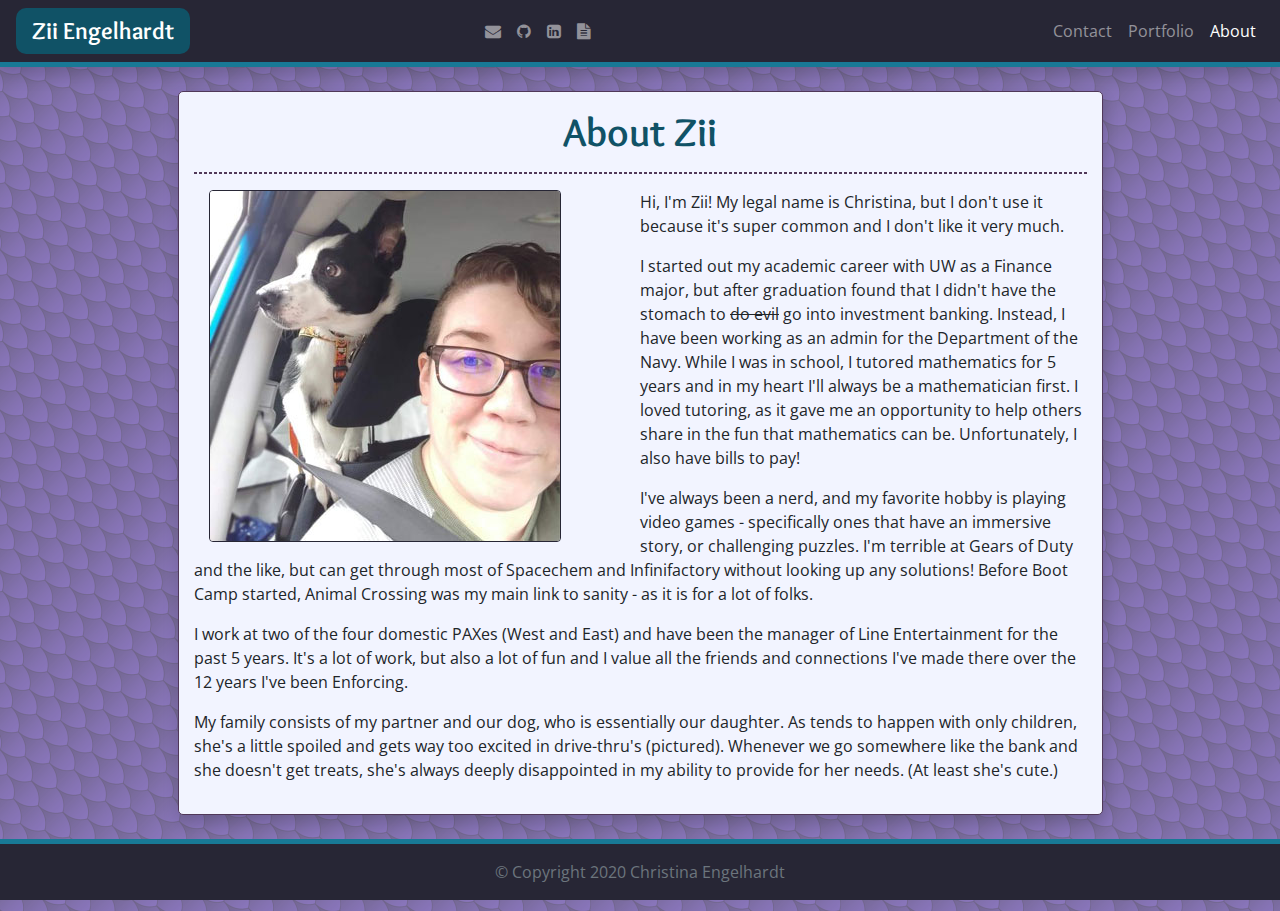
==== about.html @ edc88437 "updating new version" ====
<!DOCTYPE html>
<html lang="en">

<head>
    <meta charset="UTF-8">
    <meta name="viewport" content="width=device-width, initial-scale=1.0">
    <title>Zii Engelhardt - About</title>
    <!-- link fonts, Bootstrap -->
    <link href="https://stackpath.bootstrapcdn.com/font-awesome/4.7.0/css/font-awesome.min.css" rel="stylesheet">
    <link href="https://fonts.googleapis.com/css2?family=Open+Sans&family=Overlock:wght@700&display=swap"
        rel="stylesheet">
    <link rel="stylesheet" href="https://stackpath.bootstrapcdn.com/bootstrap/4.5.2/css/bootstrap.min.css"
        integrity="sha384-JcKb8q3iqJ61gNV9KGb8thSsNjpSL0n8PARn9HuZOnIxN0hoP+VmmDGMN5t9UJ0Z" crossorigin="anonymous">
    <!-- link personal stylesheet -->
    <link rel="stylesheet" href="./Assets/style.css">
</head>

<body class="d-flex flex-column h-100">
    <!-- Start nav bar -->
    <nav class="navbar navbar-expand-lg navbar-dark shadow">
        <!-- Name branding -->
        <a class="navbar-brand" href="index.html" style="color: white; font-weight: bold;">Zii Engelhardt</a>
        <!-- Establish hamburger for narrow screens -->
        <button class="navbar-toggler" type="button" data-toggle="collapse" data-target="#CollapsedNav"
            aria-controls="CollapsedNav" aria-expanded="false" aria-label="Toggle navigation">
            <span class="navbar-toggler-icon"></span>
        </button>
        <!-- Navigation here down collapses on narrower screens -->
        <div class="collapse ml-5 navbar-collapse" id="CollapsedNav">
            <ul class="navbar-nav mt-2 mt-lg-0 mx-auto">
                <li class="nav-item">
                    <a class="nav-link" target="_blank" href="mailto:cjengelhardt@gmail.com" aria-label="Email">
                        <i class="fa fa-envelope" aria-hidden="true"></i>
                    </a>
                </li>
                <li class="nav-item">
                    <a class="nav-link" target="_blank" href="https://github.com/ziieng" aria-label="GitHub">
                        <i class="fa fa-github" aria-hidden="true"></i>
                    </a>
                </li>
                <li class="nav-item">
                    <a class="nav-link" target="_blank" href="https://www.linkedin.com/in/ziieng/"
                        aria-label="LinkedIn">
                        <i class="fa fa-linkedin-square" aria-hidden="true"></i>
                    </a>
                </li>
                <li class="nav-item">
                    <a class="nav-link" target="_blank" href="Assets/Engelhardt Resume 2020.pdf" aria-label="Resume">
                        <i class="fa fa-file-text" aria-hidden="true"></i>
                    </a>
                </li>
            </ul>
            <ul class="navbar-nav mt-2 mt-lg-0 ml-auto">
                <li class="nav-item">
                    <a class="nav-link" href="contact.html">Contact</a>
                </li>
                <li class="nav-item">
                    <a class="nav-link" href="portfolio.html">Portfolio</a>
                </li>
                <li class="nav-item active">
                    <a class="nav-link" href="#">About<span class="sr-only"> (current)</span></a>
                </li>
            </ul>
        </div>
    </nav>
    <!-- End nav bar -->

    <!-- Main body - about me -->
    <div class="container">
        <!-- <div class="row"> -->
        <main class="col-md-10 mt-4 py-3 pgBody shadow clearfix">
            <h1 class="text-center">About Zii</h1>
            <hr>
            <main>
                <div class="col-md-6 float-left profileImg">
                    <img src="Assets/MeAndFreds.jpg" class="img-fluid rounded"
                    alt="Zii, a nerdy girl with short brown hair and rectangular glasses. Her hair is buzzed very short on one side, and is parted away from the camera. Behind her is a small black and white dog with large, pointed ears.">
                </div>
                <p>Hi, I'm Zii! My legal name is Christina, but I don't use it because it's super common and I don't
                    like it very much.</p>
                <p>I started out my academic career with UW as a Finance major, but after graduation found that I didn't
                    have the stomach to <s>do evil</s> go into investment banking. Instead, I have been working as an
                    admin for the Department of the Navy. While I was in school, I tutored mathematics for 5 years and
                    in my heart I'll always be a mathematician first. I loved tutoring, as it gave me an opportunity to
                    help others share in the fun that mathematics can be. Unfortunately, I also have bills to pay!</p>
                <p>I've always been a nerd, and my favorite hobby is playing video games - specifically ones that have
                    an immersive story, or challenging puzzles. I'm terrible at Gears of Duty and the like, but can get
                    through most of Spacechem and Infinifactory without looking up any solutions! Before Boot Camp
                    started, Animal Crossing was my main link to sanity - as it is for a lot of folks.</p>
                <p>I work at two of the four domestic PAXes (West and East) and have been the manager of Line
                    Entertainment for the
                    past 5 years. It's a lot of work, but also a lot of fun and I value all the friends and connections
                    I've made there over the 12 years I've been Enforcing.</p>
                <p>My family consists of my partner and our dog, who is essentially our daughter. As tends to happen
                    with only children, she's a little spoiled and gets way too excited in drive-thru's (pictured).
                    Whenever we go somewhere like the bank and she doesn't get treats, she's always deeply disappointed
                    in my ability to provide for her needs. (At least she's cute.)</p>
            </main>
        </main>
        <!-- </div> -->
    </div>

    <!-- Spacer to force margin between footer and main -->
    <div class="my-5"></div>

    <!-- Start footer -->
    <footer class="footer py-3">
        <div class="container d-flex justify-content-center">
            <span class="text-muted">&copy; Copyright 2020 Christina Engelhardt</span>
        </div>
    </footer>
    <!-- End footer -->

    <!-- Link jQuery for bootstrap -->
    <script src="https://code.jquery.com/jquery-3.5.1.slim.min.js"
        integrity="sha384-DfXdz2htPH0lsSSs5nCTpuj/zy4C+OGpamoFVy38MVBnE+IbbVYUew+OrCXaRkfj" crossorigin="anonymous">
    </script>
    <script src="https://cdn.jsdelivr.net/npm/popper.js@1.16.1/dist/umd/popper.min.js"
        integrity="sha384-9/reFTGAW83EW2RDu2S0VKaIzap3H66lZH81PoYlFhbGU+6BZp6G7niu735Sk7lN" crossorigin="anonymous">
    </script>
    <script src="https://stackpath.bootstrapcdn.com/bootstrap/4.5.2/js/bootstrap.min.js"
        integrity="sha384-B4gt1jrGC7Jh4AgTPSdUtOBvfO8shuf57BaghqFfPlYxofvL8/KUEfYiJOMMV+rV" crossorigin="anonymous">
    </script>
</body>

</html>
---- Assets/style.css ----
/* dark teal: 105266
light teal: 187996
dark purple: 272635
light purple: 503859
whiteish: F2F4FF */

body {
    background-image: url("fadedscales.png");
    background-repeat: repeat;
    font-family: 'Open Sans',
    sans-serif;
}

.navbar {
    background-color: #272635;
    border-bottom: #187996 thick solid;
}

.navbar-brand {
    background-color: #105266;
    padding-left: 1rem;
    padding-right: 1rem;
    border-radius: 10px;
    font-family: 'Overlock',
    cursive;
    font-weight: bold;
    font-size: x-large;
    color: #F2F4FF;
}

h1 {
    color: #105266;
    font-weight: bold;
    font-family: 'Overlock',
    cursive;
}

.pgBody {
    margin-left: auto;
    margin-right: auto;
    background-color: #F2F4FF;
    border-radius: 5px;
    border: thin solid #503859;
}

.profileImg {
    overflow: hidden;
}

.profileImg img {
    border: thin solid #272635;
    border-radius: 5px;
}

.portCard {
    border: thin solid #272635;
    background-color: #F2F4FF;
}

body hr {
    border: thin dashed #503859;
}

.portCard img {
    border: thin solid #187996;
    border-radius: 5px;
    margin-top: 3px;
}

dl dt {
    text-align: right !important;
}

.footer {
    position: fixed;
    bottom: 0;
    margin-top: 2rem;
    width: 100%;
    background-color: #272635;
    border-top: #187996 thick solid;
}
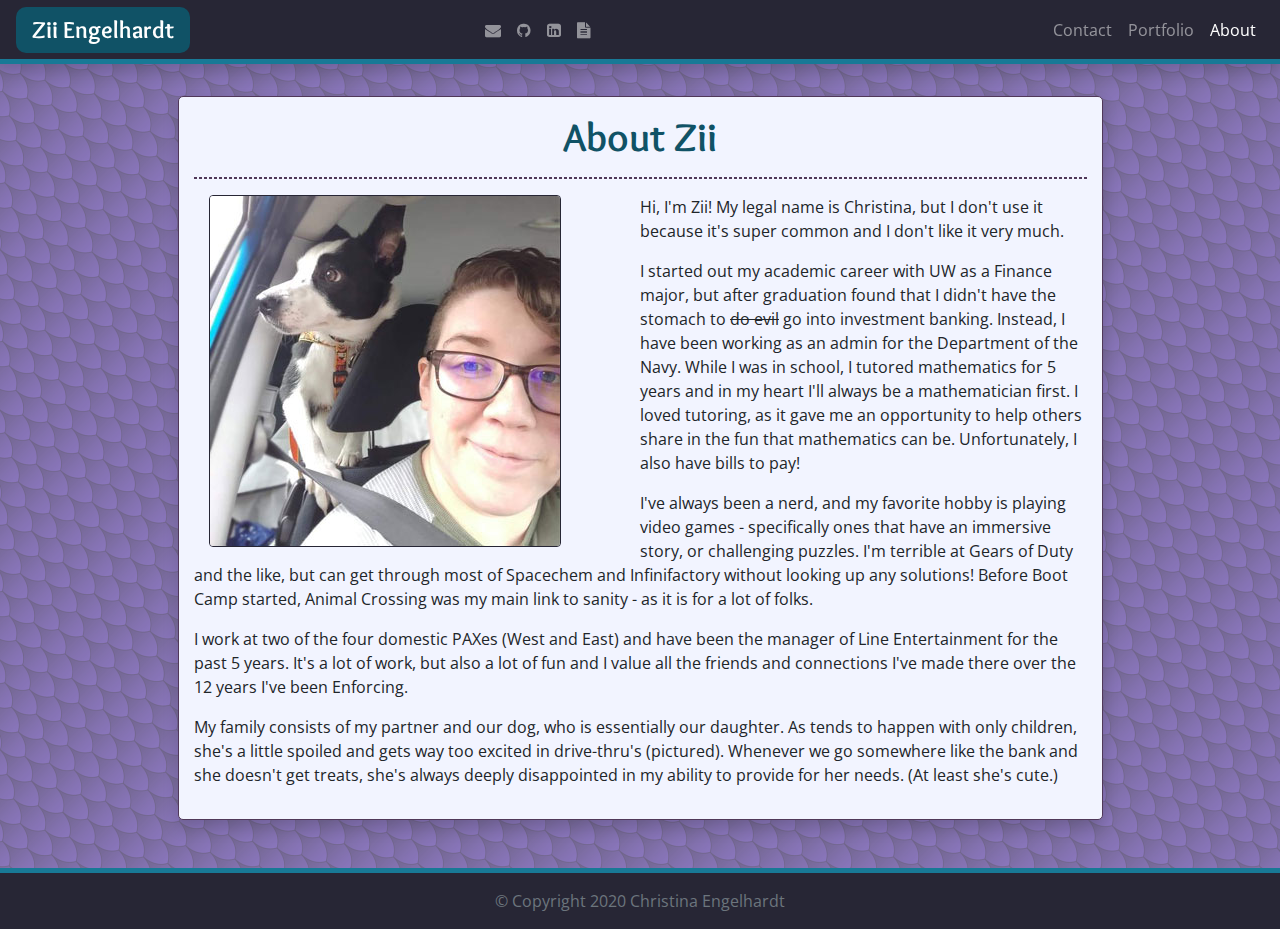
==== commit 7e748daa: "style tweaks" ====
--- a/about.html
+++ b/about.html
@@ -66,9 +66,8 @@
     <!-- End nav bar -->
 
     <!-- Main body - about me -->
-    <div class="container">
-        <!-- <div class="row"> -->
-        <main class="col-md-10 mt-4 py-3 pgBody shadow clearfix">
+    <div class="container cont mt-5">
+        <main class="col-md-10 my-5 py-3 pgBody shadow clearfix">
             <h1 class="text-center">About Zii</h1>
             <hr>
             <main>
@@ -97,14 +96,9 @@
                     in my ability to provide for her needs. (At least she's cute.)</p>
             </main>
         </main>
-        <!-- </div> -->
     </div>
-
-    <!-- Spacer to force margin between footer and main -->
-    <div class="my-5"></div>
-
     <!-- Start footer -->
-    <footer class="footer py-3">
+    <footer class="footer">
         <div class="container d-flex justify-content-center">
             <span class="text-muted">&copy; Copyright 2020 Christina Engelhardt</span>
         </div>
--- a/Assets/style.css
+++ b/Assets/style.css
@@ -8,10 +8,15 @@
     background-image: url("fadedscales.png");
     background-repeat: repeat;
     font-family: 'Open Sans',
-    sans-serif;
+        sans-serif;
 }
 
 .navbar {
+    position: fixed;
+    top: 0;
+    width: 100%;
+    height: 4rem;
+    z-index: 2000;
     background-color: #272635;
     border-bottom: #187996 thick solid;
 }
@@ -22,7 +27,7 @@
     padding-right: 1rem;
     border-radius: 10px;
     font-family: 'Overlock',
-    cursive;
+        cursive;
     font-weight: bold;
     font-size: x-large;
     color: #F2F4FF;
@@ -32,7 +37,7 @@
     color: #105266;
     font-weight: bold;
     font-family: 'Overlock',
-    cursive;
+        cursive;
 }
 
 .pgBody {
@@ -52,13 +57,30 @@
     border-radius: 5px;
 }
 
+body hr {
+    border: thin dashed #503859;
+}
+
 .portCard {
     border: thin solid #272635;
     background-color: #F2F4FF;
-}
+    margin-left: 10px;
+    margin-right: 10px;
+    }
 
-body hr {
-    border: thin dashed #503859;
+    @media (min-width: 768px) {
+        .portCard {
+            min-width: 40%;
+            max-width: 45%;
+        }
+    }
+
+    .card-body .card-title {
+        font-family: 'Overlock',
+            cursive;
+        color: #105266;
+        font-weight: bold;
+        text-align: center;
 }
 
 .portCard img {
@@ -67,15 +89,43 @@
     margin-top: 3px;
 }
 
+.linkBox {
+    width: fit-content;
+}
+
+.linkBox .btn-outline-info {
+    color: #F2F4FF;
+    background-color: #187996;
+    border-color: #105266;
+    /*set the color you want here*/
+}
+
+.linkBox .btn-outline-info:hover,
+.linkBox .btn-outline-info:focus,
+.linkBox .btn-outline-info:active,
+.linkBox .btn-outline-info.active,
+.open>.dropdown-toggle.btn-outline-info {
+    color: #F2F4FF;
+    background-color: #105266;
+    border-color: rgb(37, 87, 131);
+    /*set the color you want here*/
+}
+
 dl dt {
     text-align: right !important;
 }
 
+.cont {
+    min-height: 85vh;
+    margin-bottom: auto;
+    flex-grow: 0 1 auto;
+}
+
 .footer {
-    position: fixed;
-    bottom: 0;
-    margin-top: 2rem;
+    flex-shrink: 0;
     width: 100%;
+    padding-top: 1rem;
+    padding-bottom: 1rem;
     background-color: #272635;
     border-top: #187996 thick solid;
 }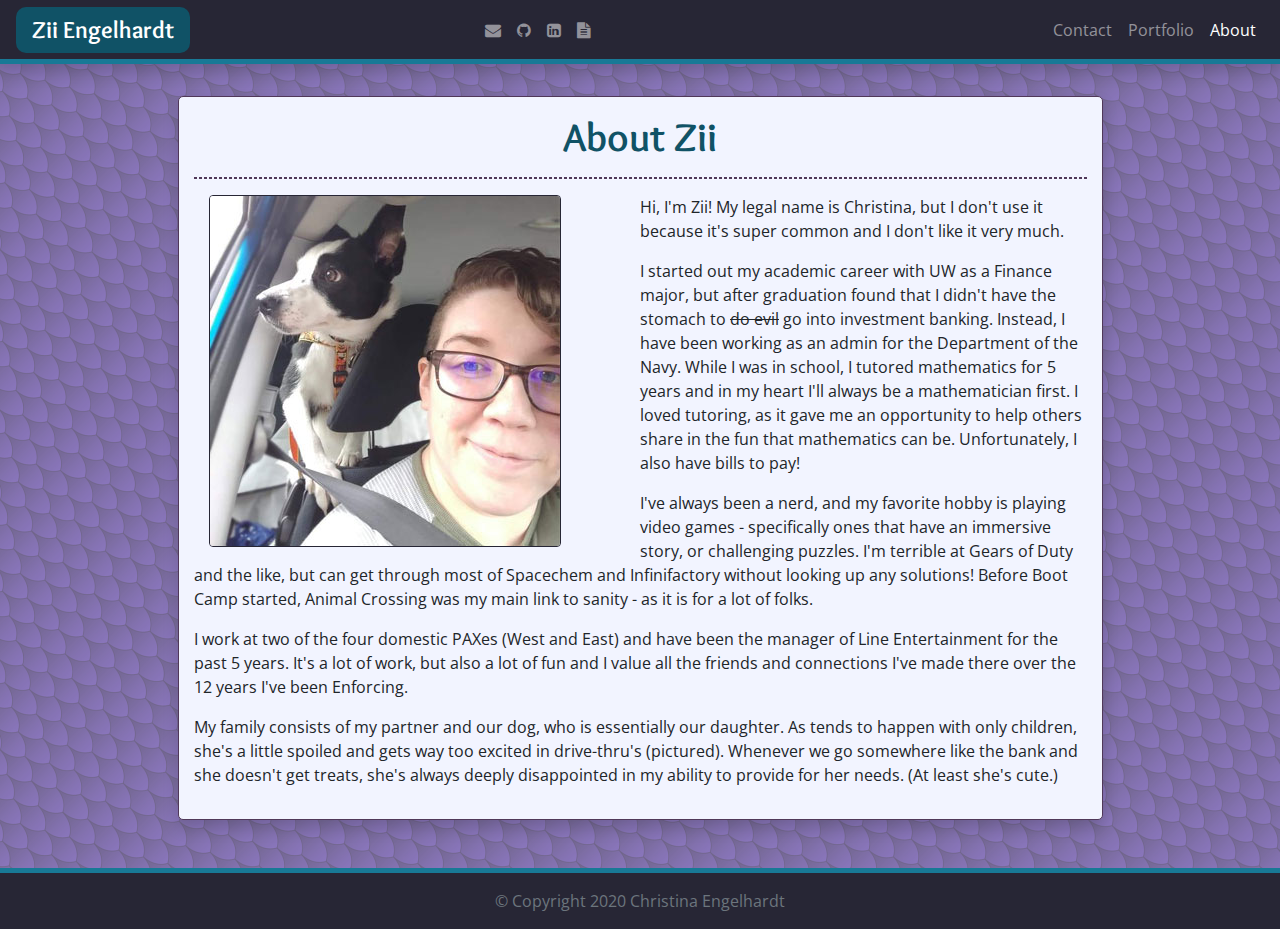
==== commit 3d9285aa: "fixes for smaller screen sizes" ====
--- a/about.html
+++ b/about.html
@@ -67,7 +67,7 @@
 
     <!-- Main body - about me -->
     <div class="container cont mt-5">
-        <main class="col-md-10 my-5 py-3 pgBody shadow clearfix">
+        <main class="col-lg-10 my-5 py-3 pgBody shadow clearfix">
             <h1 class="text-center">About Zii</h1>
             <hr>
             <main>
--- a/Assets/style.css
+++ b/Assets/style.css
@@ -19,6 +19,11 @@
     z-index: 2000;
     background-color: #272635;
     border-bottom: #187996 thick solid;
+}
+
+.navbar-collapse {
+    background-color: #272635;
+    text-align: center;
 }
 
 .navbar-brand {
@@ -66,21 +71,21 @@
     background-color: #F2F4FF;
     margin-left: 10px;
     margin-right: 10px;
+}
+
+@media (min-width: 768px) {
+    .portCard {
+        min-width: 40%;
+        max-width: 45%;
     }
+}
 
-    @media (min-width: 768px) {
-        .portCard {
-            min-width: 40%;
-            max-width: 45%;
-        }
-    }
-
-    .card-body .card-title {
-        font-family: 'Overlock',
-            cursive;
-        color: #105266;
-        font-weight: bold;
-        text-align: center;
+.card-body .card-title {
+    font-family: 'Overlock',
+        cursive;
+    color: #105266;
+    font-weight: bold;
+    text-align: center;
 }
 
 .portCard img {
@@ -112,7 +117,13 @@
 }
 
 dl dt {
-    text-align: right !important;
+    text-align: left !important;
+}
+
+@media (min-width: 768px) {
+    dl dt {
+        text-align: right !important;
+    }
 }
 
 .cont {
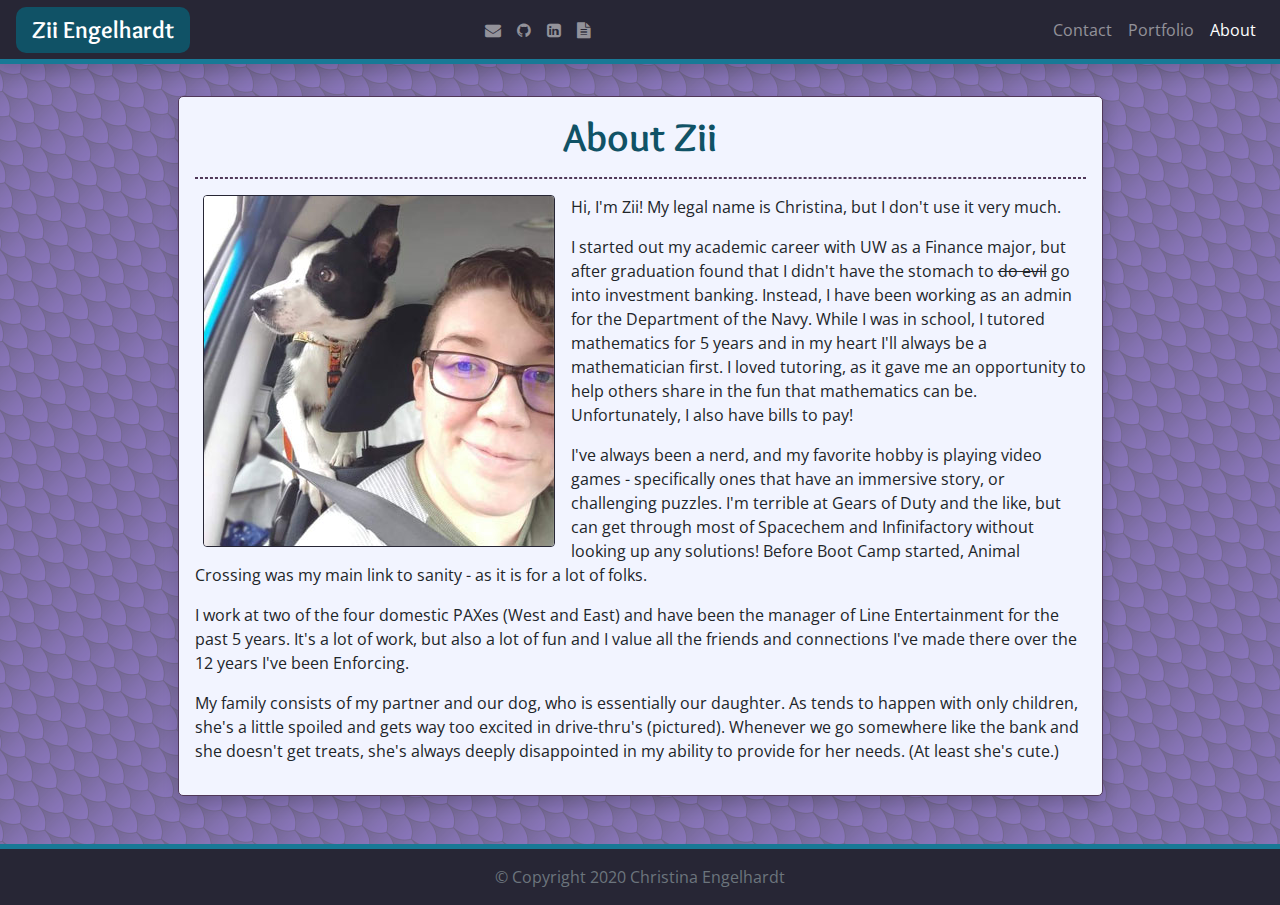
==== commit 97efe84b: "adjust spacing on profile image" ====
--- a/about.html
+++ b/about.html
@@ -5,6 +5,11 @@
     <meta charset="UTF-8">
     <meta name="viewport" content="width=device-width, initial-scale=1.0">
     <title>Zii Engelhardt - About</title>
+    <!-- favicons -->
+    <link rel="apple-touch-icon" sizes="180x180" href="/Assets/favicon_io/apple-touch-icon.png">
+    <link rel="icon" type="image/png" sizes="32x32" href="Assets/favicon_io/favicon-32x32.png">
+    <link rel="icon" type="image/png" sizes="16x16" href="Assets/favicon_io/favicon-16x16.png">
+    <link rel="manifest" href="Assets/favicon_io/site.webmanifest">
     <!-- link fonts, Bootstrap -->
     <link href="https://stackpath.bootstrapcdn.com/font-awesome/4.7.0/css/font-awesome.min.css" rel="stylesheet">
     <link href="https://fonts.googleapis.com/css2?family=Open+Sans&family=Overlock:wght@700&display=swap"
@@ -29,7 +34,7 @@
         <div class="collapse ml-5 navbar-collapse" id="CollapsedNav">
             <ul class="navbar-nav mt-2 mt-lg-0 mx-auto">
                 <li class="nav-item">
-                    <a class="nav-link" target="_blank" href="mailto:cjengelhardt@gmail.com" aria-label="Email">
+                    <a class="nav-link" target="_blank" href="mailto:ziiengelhardt@gmail.com" aria-label="Email">
                         <i class="fa fa-envelope" aria-hidden="true"></i>
                     </a>
                 </li>
@@ -45,7 +50,7 @@
                     </a>
                 </li>
                 <li class="nav-item">
-                    <a class="nav-link" target="_blank" href="Assets/Engelhardt Resume 2020.pdf" aria-label="Resume">
+                    <a class="nav-link" target="_blank" href="https://docs.google.com/document/d/1PLFvmRkLbO74XjR9L6c9dn1vp06lsfV9-lXtM_DrgCk/export?format=pdf" aria-label="Resume">
                         <i class="fa fa-file-text" aria-hidden="true"></i>
                     </a>
                 </li>
@@ -67,16 +72,15 @@
 
     <!-- Main body - about me -->
     <div class="container cont mt-5">
-        <main class="col-lg-10 my-5 py-3 pgBody shadow clearfix">
+        <main class="col-lg-10 my-5 p-3 pgBody shadow clearfix">
             <h1 class="text-center">About Zii</h1>
             <hr>
             <main>
-                <div class="col-md-6 float-left profileImg">
+                <div class="ml-2 mr-3 float-left profileImg">
                     <img src="Assets/MeAndFreds.jpg" class="img-fluid rounded"
-                    alt="Zii, a nerdy girl with short brown hair and rectangular glasses. Her hair is buzzed very short on one side, and is parted away from the camera. Behind her is a small black and white dog with large, pointed ears.">
+                        alt="Zii, a nerdy girl with short brown hair and rectangular glasses. Her hair is buzzed very short on one side, and is parted away from the camera. Behind her is a small black and white dog with large, pointed ears.">
                 </div>
-                <p>Hi, I'm Zii! My legal name is Christina, but I don't use it because it's super common and I don't
-                    like it very much.</p>
+                <p>Hi, I'm Zii! My legal name is Christina, but I don't use it very much.</p>
                 <p>I started out my academic career with UW as a Finance major, but after graduation found that I didn't
                     have the stomach to <s>do evil</s> go into investment banking. Instead, I have been working as an
                     admin for the Department of the Navy. While I was in school, I tutored mathematics for 5 years and
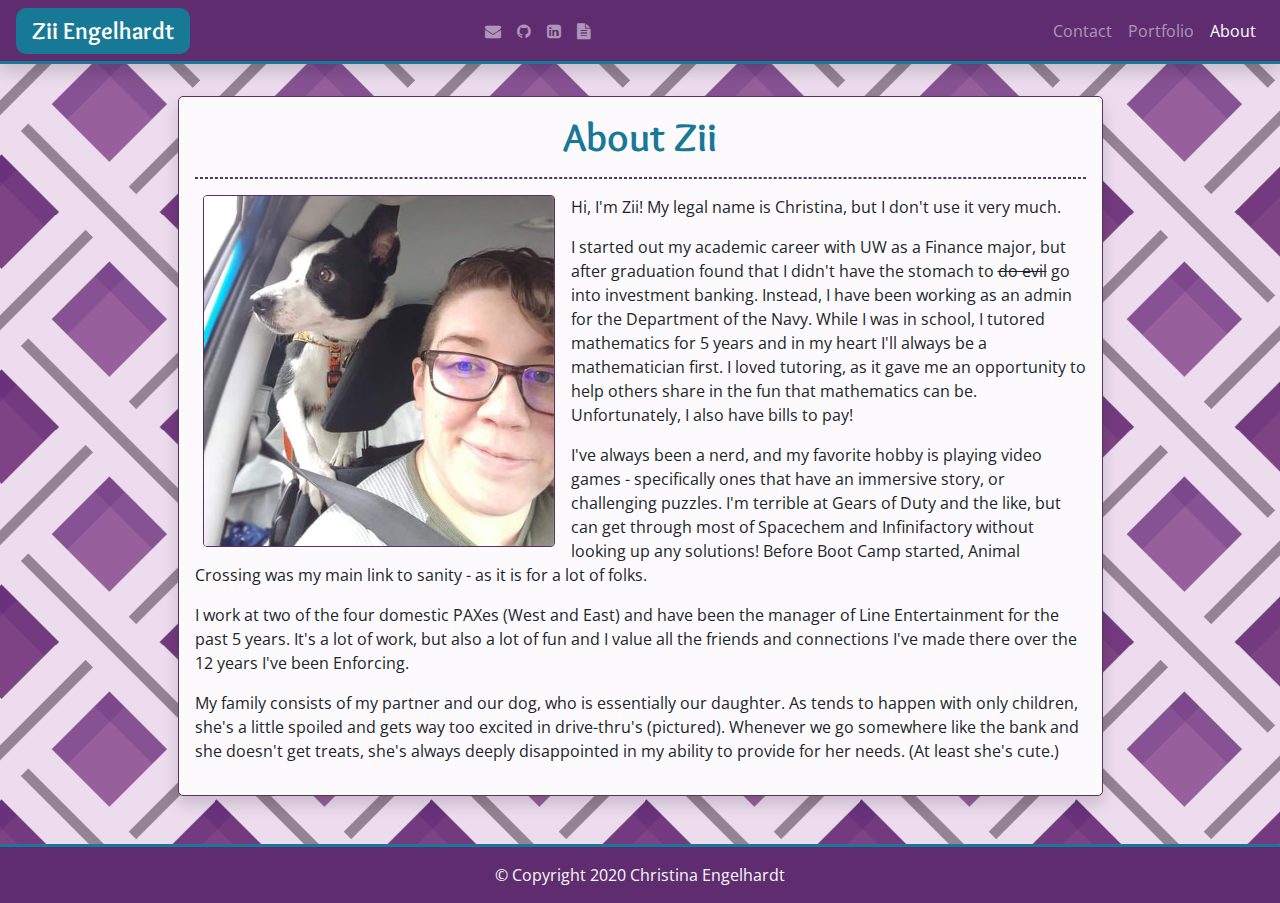
==== commit 3285c37f: "change background, adjust colors to suit" ====
--- a/about.html
+++ b/about.html
@@ -104,7 +104,7 @@
     <!-- Start footer -->
     <footer class="footer">
         <div class="container d-flex justify-content-center">
-            <span class="text-muted">&copy; Copyright 2020 Christina Engelhardt</span>
+            <span class="text-light">&copy; Copyright 2020 Christina Engelhardt</span>
         </div>
     </footer>
     <!-- End footer -->
--- a/Assets/style.css
+++ b/Assets/style.css
@@ -2,10 +2,10 @@
 light teal: 187996
 dark purple: 272635
 light purple: 503859
-whiteish: F2F4FF */
+whiteish: F2F4FF or f9f4fa*/
 
 body {
-    background-image: url("fadedscales.png");
+    background-image: url("smallersquares.png");
     background-repeat: repeat;
     font-family: 'Open Sans',
         sans-serif;
@@ -17,17 +17,17 @@
     width: 100%;
     height: 4rem;
     z-index: 2000;
-    background-color: #272635;
-    border-bottom: #187996 thick solid;
+    background-color: #602c70;
+    border-bottom: #187996 3px solid;
 }
 
 .navbar-collapse {
-    background-color: #272635;
+    background-color: #602c70;
     text-align: center;
 }
 
 .navbar-brand {
-    background-color: #105266;
+    background-color: #187996;
     padding-left: 1rem;
     padding-right: 1rem;
     border-radius: 10px;
@@ -35,11 +35,28 @@
         cursive;
     font-weight: bold;
     font-size: x-large;
-    color: #F2F4FF;
+    color: #f9f4fa;
+}
+
+/* unvisited link */
+.navbar .nav-item .nav-link a:link {
+    color: #ffffff !important;
+}
+/* visited link */
+.navbar .nav-item .nav-link a:visited {
+    color: #ffffff;
+}
+/* mouse over link */
+.navbar .nav-item .nav-link a:hover {
+    color: #f2f4f2;
+}
+/* selected link */
+.navbar .nav-item.nav-link a:active {
+    color: gainsboro;
 }
 
 h1 {
-    color: #105266;
+    color: #187996;
     font-weight: bold;
     font-family: 'Overlock',
         cursive;
@@ -48,7 +65,7 @@
 .pgBody {
     margin-left: auto;
     margin-right: auto;
-    background-color: #F2F4FF;
+    background-color: #fcfafd;
     border-radius: 5px;
     border: thin solid #503859;
 }
@@ -58,7 +75,7 @@
 }
 
 .profileImg img {
-    border: thin solid #272635;
+    border: thin solid #602c70;
     border-radius: 5px;
 }
 
@@ -67,8 +84,8 @@
 }
 
 .portCard {
-    border: thin solid #272635;
-    background-color: #F2F4FF;
+    border: thin solid #602c70;
+    background-color: #f9f4fa;
     margin-left: 10px;
     margin-right: 10px;
 }
@@ -99,7 +116,7 @@
 }
 
 .linkBox .btn-outline-info {
-    color: #F2F4FF;
+    color: #f9f4fa;
     background-color: #187996;
     border-color: #105266;
     /*set the color you want here*/
@@ -110,7 +127,7 @@
 .linkBox .btn-outline-info:active,
 .linkBox .btn-outline-info.active,
 .open>.dropdown-toggle.btn-outline-info {
-    color: #F2F4FF;
+    color: #f9f4fa;
     background-color: #105266;
     border-color: rgb(37, 87, 131);
     /*set the color you want here*/
@@ -137,6 +154,46 @@
     width: 100%;
     padding-top: 1rem;
     padding-bottom: 1rem;
-    background-color: #272635;
-    border-top: #187996 thick solid;
+    background-color: #602c70;
+    border-top: #187996 3px solid;
+}
+
+/* unvisited link */
+.pgBody a:link {
+    color: #187996;
+}
+
+/* visited link */
+.pgBody a:visited {
+    color: #503859;
+}
+
+/* mouse over link */
+.pgBody a:hover {
+    color: #105266;
+}
+
+/* selected link */
+.pgBody a:active {
+    color: #105266;
+}
+
+/* unvisited link */
+.pgBody .portCard a:link {
+    color: #ffffff;
+}
+
+/* visited link */
+.pgBody .portCard a:visited {
+    color: #f9f4fa;
+}
+
+/* mouse over link */
+.pgBody .portCard a:hover {
+    color: #ffffff;
+}
+
+/* selected link */
+.pgBody .portCard a:active {
+    color: #ffffff;
 }